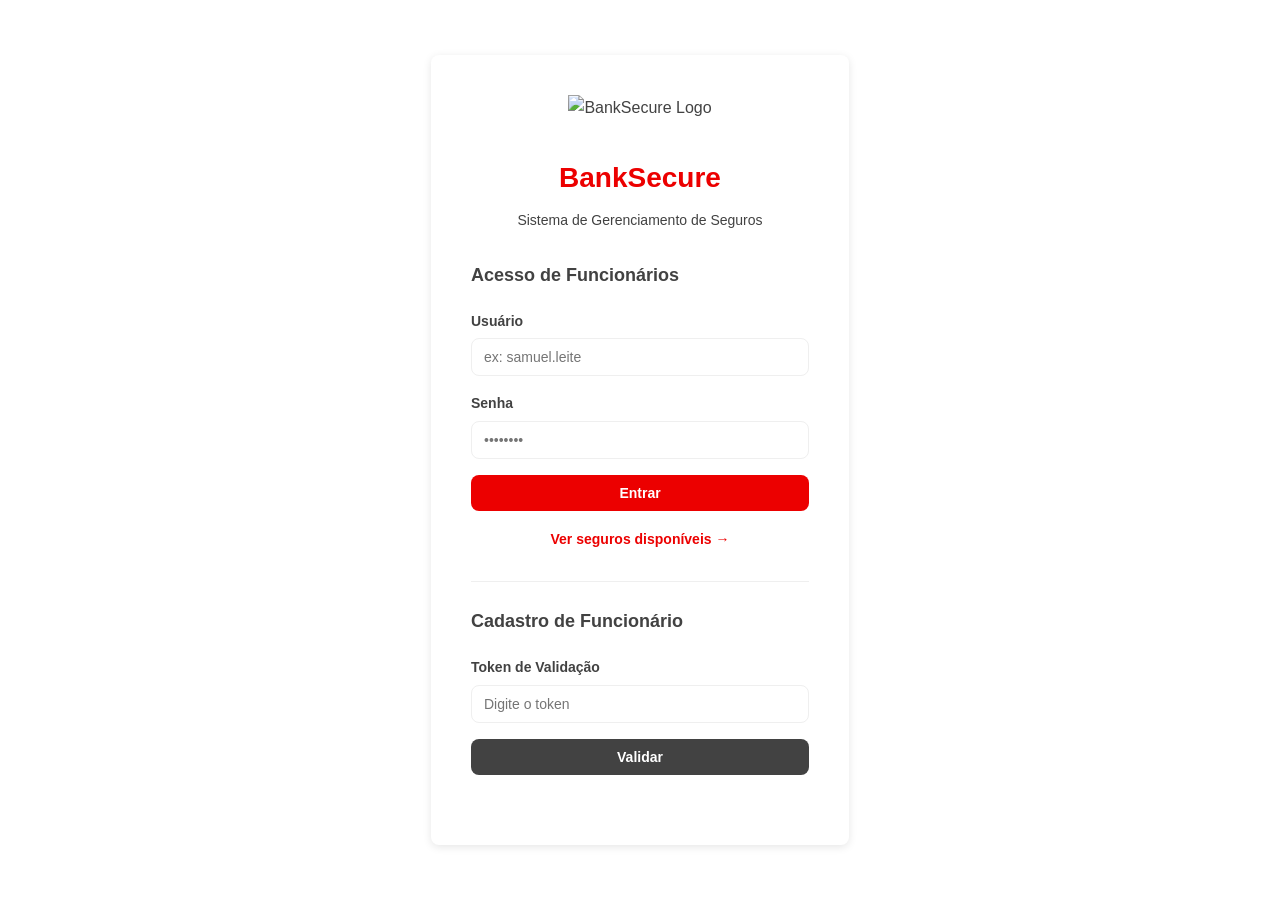
==== src/main/resources/static/index.html @ 27eddb1a "Pré finalização do frontend; Falta implementar o calculo no backend # Conflicts: #	src/main/java/br/" ====
<!DOCTYPE html>
<html lang="pt-BR">
<head>
    <meta charset="UTF-8">
    <meta name="viewport" content="width=device-width, initial-scale=1.0">
    <title>BankSecure - Login</title>
    <link rel="icon" type="image/x-icon" href="/favicon.ico">
    <link rel="stylesheet" href="css/styles.css">
</head>
<body class="login-page">
    <div class="login-container">
        <div class="login-box">
            <div class="logo-container">
                <img src="/Santander.png" alt="BankSecure Logo" class="logo-image">
            </div>
            <h1 class="logo">BankSecure</h1>
            <p class="subtitle">Sistema de Gerenciamento de Seguros</p>

            <section class="auth-section">
                <h2>Acesso de Funcionários</h2>
                <form id="login-form">
                    <div class="form-group">
                        <label>Usuário</label>
                        <input type="text" name="username" placeholder="ex: samuel.leite" required>
                    </div>
                    <div class="form-group">
                        <label>Senha</label>
                        <input type="password" name="password" placeholder="••••••••" required>
                    </div>
                    <button type="submit" class="btn btn-primary">Entrar</button>
                </form>
                <div id="login-message" class="status-message"></div>
                <div class="link-group">
                    <a href="seguros.html">Ver seguros disponíveis →</a>
                </div>
            </section>

            <hr class="divider">

            <section class="auth-section">
                <h2>Cadastro de Funcionário</h2>

                <!-- Etapa 1: Validação de Token -->
                <form id="token-form">
                    <div class="form-group">
                        <label>Token de Validação</label>
                        <input type="password" name="token" id="token-input" placeholder="Digite o token" required>
                    </div>
                    <button type="submit" class="btn btn-secondary">Validar</button>
                </form>
                <div id="token-message" class="status-message"></div>

                <!-- Etapa 2: Formulário de Cadastro (Oculto inicialmente) -->
                <div id="cadastro-section" style="display: none; margin-top: 20px;">
                    <h3>Preencha os dados</h3>
                    <form id="register-form">
                        <div class="form-group">
                            <label>Nome Completo</label>
                            <input type="text" name="nome" placeholder="João Silva" required>
                        </div>
                        <div class="form-group">
                            <label>Cargo</label>
                            <input type="text" name="cargo" placeholder="ex: Gerente" required>
                        </div>
                        <div class="form-group">
                            <label>Usuário</label>
                            <input type="text" name="username" placeholder="ex: joao.silva" required>
                        </div>
                        <div class="form-group">
                            <label>Senha</label>
                            <input type="password" name="password" placeholder="••••••••" required>
                        </div>
                        <button type="submit" class="btn btn-primary">Cadastrar</button>
                    </form>
                    <div id="register-message" class="status-message"></div>
                </div>
            </section>
        </div>
    </div>

    <script type="module">
        import {
            storage,
            loginFuncionario,
            cadastrarFuncionario
        } from './js/api.js';

        const funcionario = storage.getFuncionario();
        if (funcionario) {
            window.location.href = 'dashboard.html';
        }

        const loginForm = document.querySelector('#login-form');
        const tokenForm = document.querySelector('#token-form');
        const registerForm = document.querySelector('#register-form');
        const cadastroSection = document.querySelector('#cadastro-section');
        const loginMsg = document.querySelector('#login-message');
        const tokenMsg = document.querySelector('#token-message');
        const registerMsg = document.querySelector('#register-message');
        const tokenInput = document.querySelector('#token-input');

        // Handler para login
        loginForm.addEventListener('submit', async (e) => {
            e.preventDefault();
            const username = loginForm.querySelector('input[name="username"]').value;
            const password = loginForm.querySelector('input[name="password"]').value;

            try {
                loginMsg.textContent = 'Autenticando...';
                loginMsg.className = 'status-message info';
                await loginFuncionario({ username, password });
                loginMsg.textContent = 'Login realizado!';
                loginMsg.className = 'status-message success';
                setTimeout(() => { window.location.href = 'dashboard.html'; }, 1000);
            } catch (error) {
                loginMsg.textContent = error.message;
                loginMsg.className = 'status-message error';
            }
        });

        // Handler para validação de token
        tokenForm.addEventListener('submit', (e) => {
            e.preventDefault();
            const token = tokenInput.value.trim();

            if (token !== 'gof1rst') {
                tokenMsg.textContent = 'Token inválido!';
                tokenMsg.className = 'status-message error';
                tokenInput.value = '';
                return;
            }

            tokenMsg.textContent = 'Token válido! Preencha os dados abaixo.';
            tokenMsg.className = 'status-message success';
            cadastroSection.style.display = 'block';
            tokenForm.style.display = 'none';
        });

        // Handler para cadastro
        registerForm.addEventListener('submit', async (e) => {
            e.preventDefault();
            const nome = registerForm.querySelector('input[name="nome"]').value;
            const cargo = registerForm.querySelector('input[name="cargo"]').value;
            const username = registerForm.querySelector('input[name="username"]').value;
            const password = registerForm.querySelector('input[name="password"]').value;

            try {
                registerMsg.textContent = 'Criando funcionário...';
                registerMsg.className = 'status-message info';
                await cadastrarFuncionario({ nome, cargo, username, password });
                registerMsg.textContent = 'Cadastro realizado com sucesso! Faça login agora.';
                registerMsg.className = 'status-message success';
                registerForm.reset();
                setTimeout(() => {
                    tokenForm.style.display = 'block';
                    cadastroSection.style.display = 'none';
                    tokenInput.value = '';
                    loginMsg.textContent = '';
                    tokenMsg.textContent = '';
                    registerMsg.textContent = '';
                }, 2000);
            } catch (error) {
                registerMsg.textContent = error.message;
                registerMsg.className = 'status-message error';
            }
        });
    </script>

</body>
</html>
---- src/main/resources/static/css/styles.css ----
/* ========================================
   VARIÁVEIS E ESTILOS GLOBAIS
   ======================================== */

:root {
    --primary: #EC0000;
    --dark: #424242;
    --light: #EFEFEF;
    --white: #FFFFFF;
    --border: #EFEFEF;
    --success: #4CAF50;
    --error: #F44336;
    --info: #2196F3;
    --warning: #FF9800;

    --font-family: 'Segoe UI', Tahoma, Geneva, Verdana, sans-serif;
    --spacing: 16px;
    --radius: 8px;
    --shadow: 0 2px 8px rgba(0,0,0,0.1);
}

* {
    margin: 0;
    padding: 0;
    box-sizing: border-box;
}

html, body {
    height: 100%;
    font-family: var(--font-family);
    color: var(--dark);
    background-color: var(--light);
    line-height: 1.6;
}

/* ========================================
   LOGIN PAGE
   ======================================== */

.login-page {
    display: flex;
    align-items: center;
    justify-content: center;
    min-height: 100vh;
    background: #FFFFFF;
}

.login-container {
    width: 100%;
    max-width: 450px;
    padding: var(--spacing);
}

.login-box {
    background: var(--white);
    border-radius: var(--radius);
    padding: 40px;
    box-shadow: var(--shadow);
}

.logo-container {
    text-align: center;
    margin-bottom: 20px;
}

.logo-image {
    width: 60px;
    height: auto;
    margin-bottom: 15px;
}

.logo {
    color: var(--primary);
    font-size: 28px;
    font-weight: 700;
    text-align: center;
    margin-bottom: 8px;
}

.subtitle {
    text-align: center;
    color: var(--dark);
    font-size: 14px;
    margin-bottom: 30px;
}

.auth-section {
    margin-bottom: 30px;
}

.auth-section h2 {
    font-size: 18px;
    margin-bottom: 20px;
    color: var(--dark);
}

.form-group {
    margin-bottom: 16px;
}

.form-group label {
    display: block;
    margin-bottom: 6px;
    font-weight: 600;
    font-size: 14px;
    color: var(--dark);
}

.form-group input,
.form-group select,
.form-group textarea {
    width: 100%;
    padding: 10px 12px;
    border: 1px solid var(--border);
    border-radius: var(--radius);
    font-size: 14px;
    font-family: var(--font-family);
    transition: all 0.3s ease;
}

.form-group input:focus,
.form-group select:focus,
.form-group textarea:focus {
    outline: none;
    border-color: var(--primary);
    box-shadow: 0 0 0 3px rgba(236,0,0,0.1);
}

.form-group textarea {
    resize: vertical;
}

/* ========================================
   BUTTONS
   ======================================== */

.btn {
    display: inline-block;
    padding: 10px 20px;
    border: none;
    border-radius: var(--radius);
    font-size: 14px;
    font-weight: 600;
    cursor: pointer;
    transition: all 0.3s ease;
    width: 100%;
    text-align: center;
    text-decoration: none;
    font-family: var(--font-family);
}

.btn:hover {
    transform: translateY(-2px);
    box-shadow: var(--shadow);
}

.btn-primary {
    background-color: var(--primary);
    color: var(--white);
}

.btn-primary:hover {
    background-color: #CC0000;
}

.btn-secondary {
    background-color: var(--dark);
    color: var(--white);
}

.btn-secondary:hover {
    background-color: #2d2d2d;
}

.btn-sm {
    padding: 8px 16px;
    font-size: 13px;
    width: auto;
}

.btn-small {
    padding: 6px 12px;
    font-size: 12px;
    width: auto;
}

.btn-edit {
    background-color: var(--info);
    color: var(--white);
}

.btn-edit:hover {
    background-color: #1565C0;
}

.btn-delete {
    background-color: var(--error);
    color: var(--white);
}

.btn-delete:hover {
    background-color: #C62828;
}

.btn:disabled {
    opacity: 0.6;
    cursor: not-allowed;
    transform: none;
}

/* ========================================
   MESSAGES
   ======================================== */

.status-message {
    margin: 15px 0;
    padding: 12px 15px;
    border-radius: var(--radius);
    font-size: 14px;
    display: none;
}

.status-message.info {
    display: block;
    background-color: #E3F2FD;
    color: #1976D2;
}

.status-message.success {
    display: block;
    background-color: #E8F5E9;
    color: #388E3C;
}

.status-message.error {
    display: block;
    background-color: #FFEBEE;
    color: #D32F2F;
}

.divider {
    margin: 25px 0;
    border: none;
    border-top: 1px solid var(--border);
}

.link-group {
    text-align: center;
    margin-top: 15px;
}

.link-group a {
    color: var(--primary);
    text-decoration: none;
    font-weight: 600;
    font-size: 14px;
}

.link-group a:hover {
    text-decoration: underline;
}

/* ========================================
   DASHBOARD LAYOUT
   ======================================== */

.dashboard-page {
    background-color: var(--light);
}

.layout {
    display: flex;
    min-height: 100vh;
    width: 100%;
}

.sidebar {
    width: 250px;
    background: #333333;
    border-right: 1px solid var(--border);
    padding: 20px 0;
    position: sticky;
    top: 0;
    height: 100vh;
    overflow-y: auto;
    flex-shrink: 0;
}

.sidebar.hidden {
    display: none;
    width: 0;
}

.sidebar-header {
    padding: 0 20px 20px;
    border-bottom: 1px solid var(--border);
    text-align: center;
}

.sidebar-logo {
    width: 40px;
    height: auto;
    margin-bottom: 10px;
}

.logo-compact {
    font-size: 20px;
    color: var(--primary);
    font-weight: 700;
}

.sidebar-nav {
    margin-top: 20px;
}

.nav-item {
    display: flex;
    align-items: center;
    gap: 12px;
    padding: 12px 20px;
    color: #FFFFFF;
    text-decoration: none;
    background: none;
    border: none;
    width: 100%;
    text-align: left;
    cursor: pointer;
    transition: all 0.3s ease;
    font-size: 14px;
    font-family: var(--font-family);
}

.nav-item:hover,
.nav-item.active {
    background-color: rgba(236, 0, 0, 0.15);
    color: var(--primary);
}

.nav-item .icon {
    font-size: 18px;
}

.nav-item.logout {
    margin-top: 20px;
    color: var(--error);
}

.sidebar hr {
    margin: 15px 0;
    border: none;
    border-top: 1px solid rgba(255, 255, 255, 0.2);
}

.main-content {
    flex: 1;
    display: flex;
    flex-direction: column;
    width: 100%;
    min-width: 0;
}

.topbar {
    background: var(--white);
    border-bottom: 1px solid var(--border);
    padding: 15px 30px;
    display: flex;
    align-items: center;
    justify-content: space-between;
    gap: 20px;
    width: 100%;
    position: relative;
}

.topbar .user-info {
    font-size: 14px;
    color: var(--dark);
    white-space: nowrap;
    order: 1;
    flex-shrink: 0;
}

.topbar h2 {
    font-size: 20px;
    color: var(--dark);
    margin: 0;
    order: 2;
    flex: 1;
    text-align: center;
}

.topbar-actions {
    display: block;
    flex-shrink: 0;
    order: 3;
}

.topbar-actions.visible {
    display: block;
    white-space: nowrap;
}

.hamburger-menu {
    order: 4;
    margin-left: auto;
    flex-shrink: 0;
}

.user-info {
    font-size: 14px;
    color: var(--dark);
}

.hamburger-menu {
    display: none;
    background: none;
    border: none;
    font-size: 24px;
    cursor: pointer;
}

.content {
    flex: 1;
    padding: 30px;
    overflow-y: auto;
    background-color: var(--light);
}

/* ========================================
   DASHBOARD COMPONENTS
   ======================================== */

.dashboard-grid {
    display: grid;
    grid-template-columns: repeat(auto-fit, minmax(250px, 1fr));
    gap: 20px;
    margin: 30px 0;
}

.dashboard-card {
    background: var(--white);
    border-radius: var(--radius);
    padding: 20px;
    box-shadow: var(--shadow);
    text-align: center;
}

.dashboard-card h3 {
    color: var(--dark);
    margin-bottom: 15px;
    font-size: 16px;
}

.dashboard-card p {
    font-size: 28px;
    font-weight: 700;
    color: var(--primary);
    margin-bottom: 15px;
}

.dashboard-card small {
    display: block;
    color: #999;
    font-size: 12px;
}

.recent-section {
    margin-top: 40px;
}

.recent-section h2 {
    font-size: 20px;
    margin-bottom: 20px;
    color: var(--dark);
}

/* ========================================
   TABLES
   ======================================== */

.table-container {
    background: var(--white);
    border-radius: var(--radius);
    overflow: hidden;
    box-shadow: var(--shadow);
    margin-bottom: 20px;
}

table {
    width: 100%;
    border-collapse: collapse;
    font-size: 14px;
}

thead {
    background-color: #f5f5f5;
    border-bottom: 1px solid var(--border);
}

th {
    padding: 12px 15px;
    text-align: left;
    font-weight: 600;
    color: var(--dark);
}

td {
    padding: 12px 15px;
    border-bottom: 1px solid var(--border);
}

tbody tr:hover {
    background-color: #fafafa;
}

.actions {
    display: flex;
    gap: 8px;
    justify-content: center;
}

.empty-state {
    text-align: center;
    padding: 40px 20px;
    color: #999;
}

.empty-state p {
    margin-bottom: 20px;
}

/* ========================================
   FORMS
   ======================================== */

.form-container {
    background: var(--white);
    border-radius: var(--radius);
    padding: 30px;
    box-shadow: var(--shadow);
    margin-bottom: 20px;
    width: 100%;
}

.form-container h2 {
    margin-bottom: 20px;
    color: var(--dark);
    font-size: 20px;
}

/* ========================================
   MODAL
   ======================================== */

.modal {
    display: none;
    position: fixed;
    top: 0;
    left: 0;
    width: 100%;
    height: 100%;
    background: rgba(0,0,0,0.5);
    align-items: center;
    justify-content: center;
    z-index: 1000;
}

.modal.open {
    display: flex;
}

.modal-content {
    background: var(--white);
    border-radius: var(--radius);
    padding: 30px;
    max-width: 500px;
    width: 90%;
    box-shadow: 0 5px 20px rgba(0,0,0,0.2);
}

.modal-header {
    display: flex;
    justify-content: space-between;
    align-items: center;
    margin-bottom: 20px;
}

.modal-header h2 {
    margin: 0;
}

.modal-close {
    background: none;
    border: none;
    font-size: 24px;
    cursor: pointer;
    color: var(--dark);
}

.modal-close:hover {
    color: var(--primary);
}

/* ========================================
   COTAÇÃO STYLES
   ======================================== */

.form-container {
    background: var(--white);
    border-radius: var(--radius);
    padding: 30px;
    box-shadow: var(--shadow);
    margin-bottom: 20px;
    width: 100%;
}

.form-container h2 {
    margin-bottom: 20px;
    color: var(--dark);
    font-size: 20px;
}

.cotacao-result {
    background: #f5f5f5;
    border-left: 4px solid var(--primary);
    padding: 20px;
    border-radius: var(--radius);
}

.cotacao-result h3 {
    margin-top: 0;
    color: var(--dark);
}

.result-item {
    display: flex;
    justify-content: space-between;
    margin-bottom: 12px;
    padding-bottom: 8px;
    border-bottom: 1px solid #e0e0e0;
}

.result-item:last-child {
    border-bottom: none;
}

.result-item span {
    font-weight: 600;
    color: var(--dark);
}

.result-item strong {
    color: var(--primary);
}

#resultado-cotacao {
    display: none;
    margin-top: 30px;
}

#resultado-cotacao.visible {
    display: block;
}

/* ========================================
   TABS
   ======================================== */

.tabs-container {
    display: flex;
    gap: 10px;
    margin-bottom: 30px;
    border-bottom: 2px solid var(--border);
}

.tab-btn {
    padding: 12px 20px;
    background: none;
    border: none;
    border-bottom: 3px solid transparent;
    color: var(--dark);
    cursor: pointer;
    font-size: 14px;
    font-weight: 600;
    transition: all 0.3s ease;
    font-family: var(--font-family);
}

.tab-btn:hover {
    color: var(--primary);
}

.tab-btn.active {
    color: var(--primary);
    border-bottom-color: var(--primary);
}

.tab-content {
    display: none;
}

.tab-content.active {
    display: block;
    animation: fadeIn 0.3s ease;
}

@keyframes fadeIn {
    from {
        opacity: 0;
    }
    to {
        opacity: 1;
    }
}

/* ========================================
   STATUS BADGE
   ======================================== */

.status-badge {
    display: inline-block;
    padding: 4px 12px;
    border-radius: 20px;
    font-size: 12px;
    font-weight: 600;
    text-align: center;
    min-width: 80px;
}

.status-badge {
    background-color: #E8F5E9;
    color: #388E3C;
}

.status-badge[style*="background"] {
    /* Para status customizados */
}

/* ========================================
   RESPONSIVE DESIGN
   ======================================== */

@media (max-width: 768px) {
    .sidebar {
        position: fixed;
        left: -250px;
        height: 100vh;
        z-index: 999;
        transition: left 0.3s ease;
        box-shadow: 2px 0 10px rgba(0,0,0,0.2);
    }

    .sidebar.open {
        left: 0;
    }

    .hamburger-menu {
        display: block;
    }

    .login-box {
        padding: 30px 20px;
    }

    .dashboard-grid {
        grid-template-columns: 1fr;
    }

    .topbar {
        padding: 15px;
        flex-wrap: wrap;
    }

    .topbar h2 {
        order: 2;
        flex: 1 0 100%;
    }

    .topbar-actions {
        margin-left: 0;
    }

    .content {
        padding: 20px;
    }

    table {
        font-size: 12px;
    }

    th, td {
        padding: 8px 10px;
    }
}

@media (max-width: 480px) {
    .login-box {
        padding: 20px 15px;
    }

    .logo {
        font-size: 24px;
    }

    .btn {
        padding: 12px 16px;
    }

    .modal-content {
        width: 95%;
    }
}
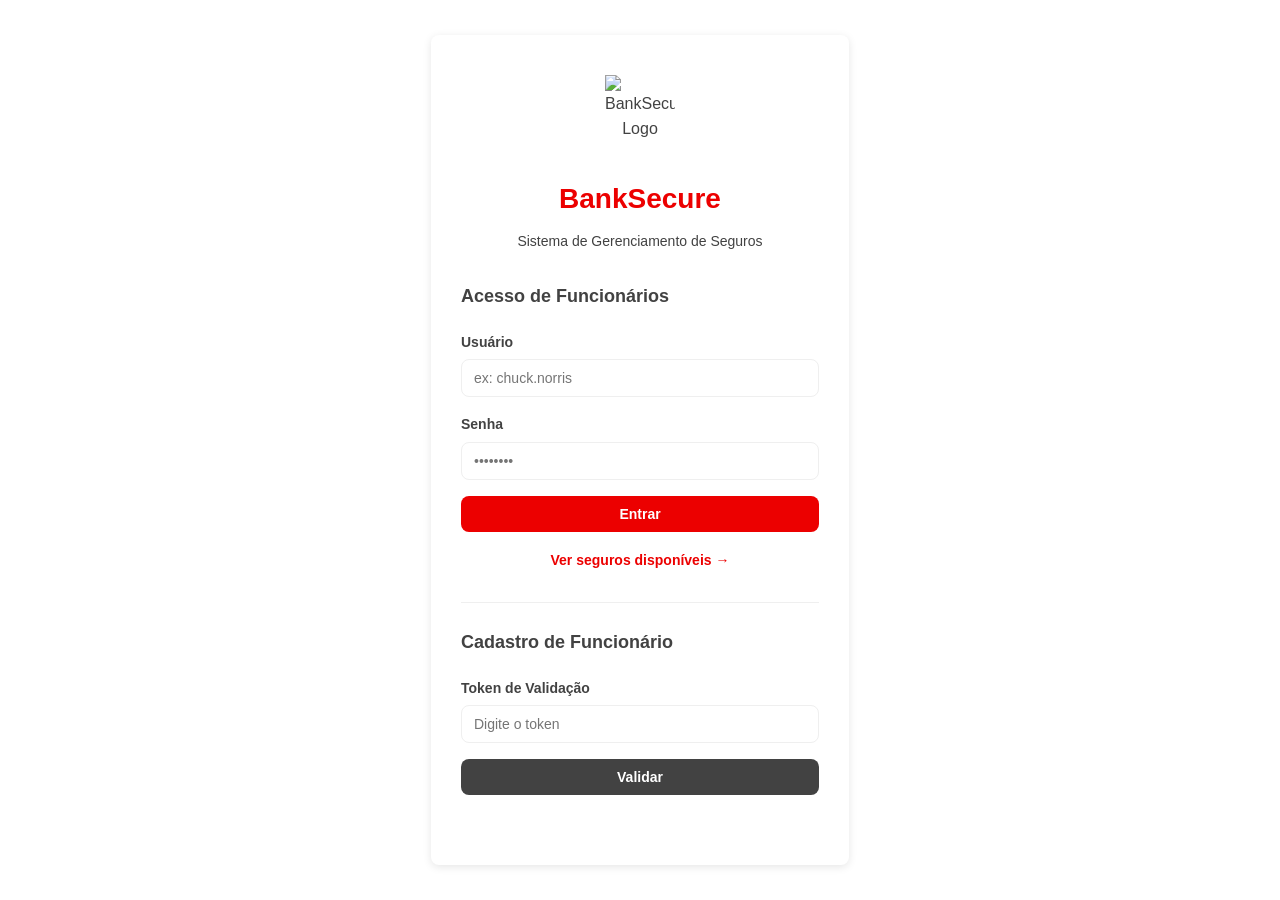
==== commit 15758010: "Após um erro jovem, aplicando correções visuais no frontend" ====
--- a/src/main/resources/static/index.html
+++ b/src/main/resources/static/index.html
@@ -6,6 +6,82 @@
     <title>BankSecure - Login</title>
     <link rel="icon" type="image/x-icon" href="/favicon.ico">
     <link rel="stylesheet" href="css/styles.css">
+    <style>
+        @media (max-width: 480px) {
+            .login-page {
+                padding: 10px;
+                min-height: 100vh;
+                display: flex;
+                align-items: center;
+                justify-content: center;
+            }
+
+            .login-container {
+                width: 100%;
+                max-width: 100%;
+                padding: 0;
+            }
+
+            .login-box {
+                padding: 20px;
+            }
+
+            .logo-container {
+                margin-bottom: 15px;
+            }
+
+            .logo-image {
+                width: 50px;
+                height: auto;
+                display: block;
+                margin: 0 auto 10px;
+            }
+
+            .logo {
+                font-size: 22px;
+                margin-bottom: 10px;
+            }
+
+            .subtitle {
+                font-size: 12px;
+                margin-bottom: 20px;
+            }
+
+            .auth-section {
+                margin-bottom: 20px;
+            }
+
+            .auth-section h2 {
+                font-size: 16px;
+                margin-bottom: 15px;
+            }
+
+            .divider {
+                margin: 20px 0;
+            }
+
+            .form-group {
+                margin-bottom: 12px;
+            }
+
+            .form-group label {
+                font-size: 12px;
+                margin-bottom: 4px;
+            }
+
+            .form-group input,
+            .form-group select,
+            .form-group textarea {
+                font-size: 14px;
+                padding: 8px 10px;
+            }
+
+            .btn {
+                padding: 10px 16px;
+                font-size: 13px;
+            }
+        }
+    </style>
 </head>
 <body class="login-page">
     <div class="login-container">
@@ -21,7 +97,7 @@
                 <form id="login-form">
                     <div class="form-group">
                         <label>Usuário</label>
-                        <input type="text" name="username" placeholder="ex: samuel.leite" required>
+                        <input type="text" name="username" placeholder="ex: chuck.norris" required>
                     </div>
                     <div class="form-group">
                         <label>Senha</label>
--- a/src/main/resources/static/css/styles.css
+++ b/src/main/resources/static/css/styles.css
@@ -43,6 +43,7 @@
     justify-content: center;
     min-height: 100vh;
     background: #FFFFFF;
+    padding: 20px;
 }
 
 .login-container {
@@ -54,19 +55,25 @@
 .login-box {
     background: var(--white);
     border-radius: var(--radius);
-    padding: 40px;
+    padding: 40px 30px;
     box-shadow: var(--shadow);
 }
 
 .logo-container {
     text-align: center;
     margin-bottom: 20px;
+    display: flex;
+    flex-direction: column;
+    justify-content: center;
+    align-items: center;
 }
 
 .logo-image {
-    width: 60px;
+    width: 70px;
     height: auto;
     margin-bottom: 15px;
+    max-width: 100%;
+    display: block;
 }
 
 .logo {
@@ -75,6 +82,7 @@
     font-weight: 700;
     text-align: center;
     margin-bottom: 8px;
+    word-wrap: break-word;
 }
 
 .subtitle {
@@ -82,6 +90,7 @@
     color: var(--dark);
     font-size: 14px;
     margin-bottom: 30px;
+    word-wrap: break-word;
 }
 
 .auth-section {
@@ -169,7 +178,24 @@
 }
 
 .btn-secondary:hover {
-    background-color: #2d2d2d;
+    background-color: var(--primary);
+    color: var(--white);
+}
+
+/* Botão público com destaque em vermelho */
+#btn-voltar-inicio {
+    background-color: var(--primary);
+    color: var(--white);
+    border: 2px solid var(--primary);
+    font-weight: 700;
+    transition: all 0.3s ease;
+}
+
+#btn-voltar-inicio:hover {
+    background-color: #CC0000;
+    border-color: #CC0000;
+    transform: translateY(-2px);
+    box-shadow: 0 4px 12px rgba(236, 0, 0, 0.3);
 }
 
 .btn-sm {
@@ -182,6 +208,35 @@
     padding: 6px 12px;
     font-size: 12px;
     width: auto;
+}
+
+.btn-icon {
+    padding: 6px 10px;
+    font-size: 16px;
+    width: auto;
+    border: none;
+    background-color: transparent;
+    cursor: pointer;
+    display: inline-flex;
+    align-items: center;
+    justify-content: center;
+    border-radius: var(--radius);
+    transition: all 0.2s ease;
+}
+
+.btn-icon:hover {
+    transform: scale(1.15);
+    opacity: 0.8;
+}
+
+.btn-icon.btn-edit {
+    background-color: transparent;
+    color: var(--info);
+}
+
+.btn-icon.btn-delete {
+    background-color: transparent;
+    color: var(--error);
 }
 
 .btn-edit {
@@ -377,6 +432,7 @@
     white-space: nowrap;
     order: 1;
     flex-shrink: 0;
+    font-weight: 600;
 }
 
 .topbar h2 {
@@ -405,10 +461,6 @@
     flex-shrink: 0;
 }
 
-.user-info {
-    font-size: 14px;
-    color: var(--dark);
-}
 
 .hamburger-menu {
     display: none;
@@ -516,6 +568,14 @@
     display: flex;
     gap: 8px;
     justify-content: center;
+}
+
+th:last-child {
+    text-align: center;
+}
+
+td.actions {
+    text-align: center;
 }
 
 .empty-state {
@@ -600,6 +660,45 @@
     color: var(--primary);
 }
 
+.form-buttons {
+    display: flex;
+    gap: 12px;
+    margin-top: 20px;
+}
+
+.form-buttons button {
+    flex: 1;
+    padding: 10px 16px;
+    font-size: 14px;
+    border: none;
+    border-radius: var(--radius);
+    cursor: pointer;
+    font-weight: 500;
+    transition: all 0.2s ease;
+}
+
+.form-buttons .btn-primary {
+    background-color: var(--primary);
+    color: var(--white);
+}
+
+.form-buttons .btn-primary:hover {
+    background-color: #b20000;
+    transform: translateY(-2px);
+    box-shadow: var(--shadow);
+}
+
+.form-buttons .btn-delete {
+    background-color: var(--error);
+    color: var(--white);
+}
+
+.form-buttons .btn-delete:hover {
+    background-color: #d32f2f;
+    transform: translateY(-2px);
+    box-shadow: var(--shadow);
+}
+
 /* ========================================
    COTAÇÃO STYLES
    ======================================== */
@@ -651,6 +750,67 @@
 .result-item strong {
     color: var(--primary);
 }
+
+/* PÁGINA PÚBLICA - SEGUROS */
+
+.table-container-public {
+    border: 3px solid var(--primary);
+    box-shadow: 0 4px 12px rgba(236, 0, 0, 0.15);
+}
+
+.table-container-public table thead {
+    background-color: var(--primary);
+    color: var(--white);
+}
+
+.table-container-public table thead th {
+    color: var(--white);
+    font-weight: 700;
+}
+
+.table-container-public table tbody tr:hover {
+    background-color: rgba(236, 0, 0, 0.05);
+    border-left: 4px solid var(--primary);
+}
+
+/* Tabelas internas (clientes, apolices, bens) com header em vermelho */
+.table-container table thead {
+    background-color: var(--primary);
+    color: var(--white);
+}
+
+.table-container table thead th {
+    color: var(--white);
+    font-weight: 700;
+}
+
+.table-container table tbody tr:hover {
+    background-color: #f0f0f0;
+}
+
+.btn-secondary {
+    background-color: var(--dark);
+    color: var(--white);
+}
+
+.btn-secondary:hover {
+    background-color: var(--primary);
+    color: var(--white);
+}
+
+/* Estilo para o título em página pública */
+.topbar-anonimo ~ .content h2,
+.topbar-anonimo {
+    color: var(--primary);
+}
+
+.topbar-title-public {
+    color: var(--primary) !important;
+    font-weight: 700;
+    font-size: 24px;
+    text-shadow: 0 2px 4px rgba(236, 0, 0, 0.1);
+}
+
 
 #resultado-cotacao {
     display: none;
@@ -757,8 +917,49 @@
         display: block;
     }
 
+    .login-page {
+        padding: 15px;
+    }
+
+    .login-container {
+        max-width: 100%;
+        padding: 10px;
+    }
+
     .login-box {
         padding: 30px 20px;
+    }
+
+    .logo {
+        font-size: 24px;
+    }
+
+    .logo-image {
+        width: 50px;
+    }
+
+    .auth-section h2 {
+        font-size: 16px;
+    }
+
+    .form-group {
+        margin-bottom: 14px;
+    }
+
+    .form-group label {
+        font-size: 13px;
+    }
+
+    .form-group input,
+    .form-group select,
+    .form-group textarea {
+        font-size: 13px;
+        padding: 8px 10px;
+    }
+
+    .btn {
+        padding: 10px 16px;
+        font-size: 13px;
     }
 
     .dashboard-grid {
@@ -773,10 +974,12 @@
     .topbar h2 {
         order: 2;
         flex: 1 0 100%;
+        font-size: 18px;
     }
 
     .topbar-actions {
         margin-left: 0;
+        flex: 1 0 100%;
     }
 
     .content {
@@ -790,22 +993,252 @@
     th, td {
         padding: 8px 10px;
     }
+
+    .modal-content {
+        width: 90%;
+        max-width: 100%;
+        padding: 20px;
+    }
+
+    .modal-header {
+        flex-direction: column;
+        gap: 10px;
+    }
+
+    .modal-header h2 {
+        font-size: 18px;
+        margin: 0;
+    }
+
+    .btn-icon {
+        padding: 4px 8px;
+        font-size: 14px;
+    }
 }
 
 @media (max-width: 480px) {
+    .login-page {
+        padding: 10px;
+        min-height: auto;
+    }
+
+    .login-container {
+        max-width: 100%;
+        padding: 0;
+    }
+
     .login-box {
         padding: 20px 15px;
+        border-radius: 8px;
     }
 
     .logo {
-        font-size: 24px;
+        font-size: 22px;
+        margin-bottom: 6px;
+    }
+
+    .logo-image {
+        width: 45px;
+        margin-bottom: 10px;
+    }
+
+    .subtitle {
+        font-size: 12px;
+        margin-bottom: 20px;
+    }
+
+    .auth-section {
+        margin-bottom: 20px;
+    }
+
+    .auth-section h2 {
+        font-size: 14px;
+        margin-bottom: 15px;
+    }
+
+    .auth-section h3 {
+        font-size: 13px;
+    }
+
+    .form-group {
+        margin-bottom: 12px;
+    }
+
+    .form-group label {
+        font-size: 12px;
+        margin-bottom: 4px;
+    }
+
+    .form-group input,
+    .form-group select,
+    .form-group textarea {
+        font-size: 12px;
+        padding: 6px 8px;
     }
 
     .btn {
-        padding: 12px 16px;
+        padding: 8px 12px;
+        font-size: 12px;
+    }
+
+    .divider {
+        margin: 15px 0;
+    }
+
+    .link-group {
+        margin-top: 12px;
+    }
+
+    .link-group a {
+        font-size: 12px;
     }
 
     .modal-content {
         width: 95%;
-    }
-}
+        max-width: 100%;
+        padding: 15px;
+    }
+
+    .modal-header {
+        margin-bottom: 15px;
+    }
+
+    .modal-header h2 {
+        font-size: 16px;
+    }
+
+    .status-message {
+        font-size: 12px;
+        padding: 8px 10px;
+        margin-top: 8px;
+    }
+
+    .btn-sm {
+        padding: 6px 10px;
+        font-size: 11px;
+    }
+
+    .btn-icon {
+        padding: 4px 6px;
+        font-size: 12px;
+    }
+
+    table {
+        font-size: 11px;
+    }
+
+    th, td {
+        padding: 6px 8px;
+    }
+
+    .topbar {
+        flex-direction: column;
+        gap: 10px;
+        padding: 10px;
+    }
+
+    .topbar h2 {
+        font-size: 16px;
+        margin: 0;
+    }
+
+    .topbar-actions {
+        width: 100%;
+        flex-direction: column;
+    }
+
+    .topbar-actions button {
+        width: 100%;
+    }
+
+    .user-info {
+        font-size: 12px;
+    }
+
+    .hamburger-menu {
+        display: block;
+        padding: 5px;
+    }
+
+    .content {
+        padding: 10px;
+    }
+
+    .table-container {
+        overflow-x: auto;
+        -webkit-overflow-scrolling: touch;
+    }
+
+    .form-buttons {
+        flex-direction: column;
+        gap: 8px;
+    }
+
+    .form-buttons button {
+        width: 100%;
+    }
+}
+
+@media (max-width: 360px) {
+    .login-box {
+        padding: 15px 10px;
+    }
+
+    .logo {
+        font-size: 18px;
+        margin-bottom: 4px;
+    }
+
+    .logo-image {
+        width: 40px;
+        margin-bottom: 8px;
+    }
+
+    .subtitle {
+        font-size: 11px;
+        margin-bottom: 15px;
+    }
+
+    .auth-section h2 {
+        font-size: 13px;
+        margin-bottom: 12px;
+    }
+
+    .form-group {
+        margin-bottom: 10px;
+    }
+
+    .form-group label {
+        font-size: 11px;
+    }
+
+    .form-group input,
+    .form-group select,
+    .form-group textarea {
+        font-size: 11px;
+        padding: 5px 6px;
+    }
+
+    .btn {
+        padding: 6px 10px;
+        font-size: 11px;
+    }
+
+    .divider {
+        margin: 10px 0;
+    }
+
+    .modal-content {
+        width: 98%;
+        padding: 12px;
+    }
+
+    .modal-header h2 {
+        font-size: 14px;
+    }
+
+    .status-message {
+        font-size: 11px;
+        padding: 6px 8px;
+    }
+}
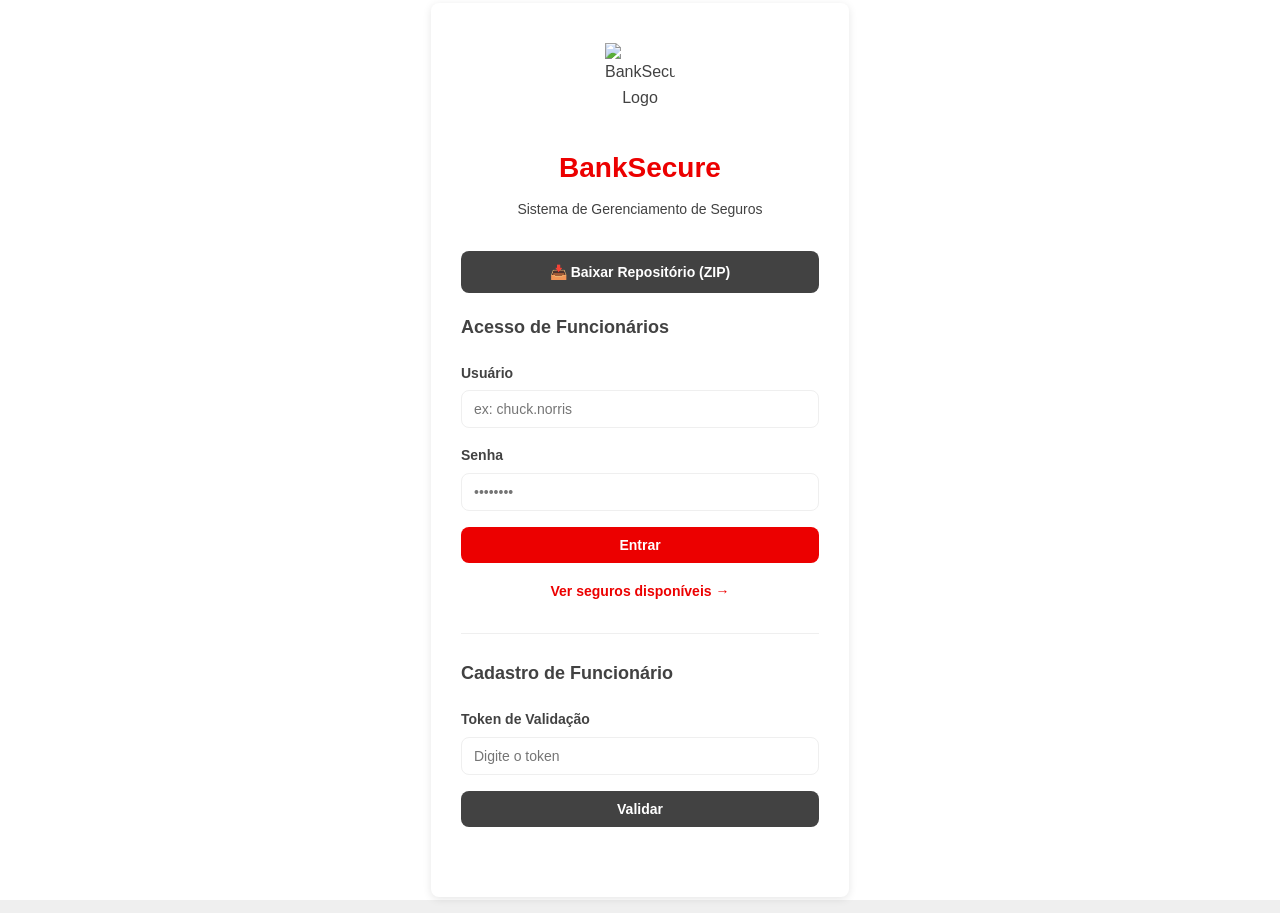
==== commit 6ad4ad74: "Gambiarra saudável" ====
--- a/src/main/resources/static/index.html
+++ b/src/main/resources/static/index.html
@@ -7,6 +7,89 @@
     <link rel="icon" type="image/x-icon" href="/favicon.ico">
     <link rel="stylesheet" href="css/styles.css">
     <style>
+        /* Faz parte de uma boa prática a separação de html e js, mas para facilitar a avaliação do projeto, o código js está embutido diretamente no html. */
+        /* Ajustes de responsividade */
+        @media (max-width: 768px) {
+            .login-page {
+                padding: 15px;
+                min-height: 100vh;
+                display: flex;
+                align-items: center;
+                justify-content: center;
+            }
+
+            .login-container {
+                width: 100%;
+                max-width: 95%;
+                padding: 0;
+            }
+
+            .login-box {
+                padding: 30px 20px;
+            }
+
+            .logo-container {
+                margin-bottom: 20px;
+                display: flex;
+                flex-direction: column;
+                justify-content: center;
+                align-items: center;
+            }
+
+            .logo-image {
+                width: 60px;
+                height: auto;
+                display: block;
+                margin: 0 auto 15px;
+                max-width: 100%;
+            }
+
+            .logo {
+                font-size: 24px;
+                margin-bottom: 10px;
+            }
+
+            .subtitle {
+                font-size: 13px;
+                margin-bottom: 25px;
+            }
+
+            .auth-section {
+                margin-bottom: 25px;
+            }
+
+            .auth-section h2 {
+                font-size: 17px;
+                margin-bottom: 15px;
+            }
+
+            .divider {
+                margin: 20px 0;
+            }
+
+            .form-group {
+                margin-bottom: 14px;
+            }
+
+            .form-group label {
+                font-size: 13px;
+                margin-bottom: 5px;
+            }
+
+            .form-group input,
+            .form-group select,
+            .form-group textarea {
+                font-size: 14px;
+                padding: 10px 12px;
+            }
+
+            .btn {
+                padding: 11px 18px;
+                font-size: 14px;
+            }
+        }
+
+        /* Extra small screens - mobile phones */
         @media (max-width: 480px) {
             .login-page {
                 padding: 10px;
@@ -14,6 +97,7 @@
                 display: flex;
                 align-items: center;
                 justify-content: center;
+                overflow-y: auto;
             }
 
             .login-container {
@@ -23,11 +107,16 @@
             }
 
             .login-box {
-                padding: 20px;
+                padding: 20px 15px;
+                margin: auto 0;
             }
 
             .logo-container {
                 margin-bottom: 15px;
+                display: flex;
+                flex-direction: column;
+                justify-content: center;
+                align-items: center;
             }
 
             .logo-image {
@@ -35,11 +124,12 @@
                 height: auto;
                 display: block;
                 margin: 0 auto 10px;
+                max-width: 100%;
             }
 
             .logo {
                 font-size: 22px;
-                margin-bottom: 10px;
+                margin-bottom: 8px;
             }
 
             .subtitle {
@@ -91,6 +181,12 @@
             </div>
             <h1 class="logo">BankSecure</h1>
             <p class="subtitle">Sistema de Gerenciamento de Seguros</p>
+
+            <div style="text-align: center; margin-bottom: 20px;">
+                <a href="/banksecure-main.zip" download class="btn btn-secondary" style="display: inline-block;">
+                    📥 Baixar Repositório (ZIP)
+                </a>
+            </div>
 
             <section class="auth-section">
                 <h2>Acesso de Funcionários</h2>
@@ -132,7 +228,7 @@
                     <form id="register-form">
                         <div class="form-group">
                             <label>Nome Completo</label>
-                            <input type="text" name="nome" placeholder="João Silva" required>
+                            <input type="text" name="nome" placeholder="Michael Jackson" required>
                         </div>
                         <div class="form-group">
                             <label>Cargo</label>
@@ -140,7 +236,7 @@
                         </div>
                         <div class="form-group">
                             <label>Usuário</label>
-                            <input type="text" name="username" placeholder="ex: joao.silva" required>
+                            <input type="text" name="username" placeholder="ex: michael.jackson" required>
                         </div>
                         <div class="form-group">
                             <label>Senha</label>
--- a/src/main/resources/static/css/styles.css
+++ b/src/main/resources/static/css/styles.css
@@ -44,6 +44,7 @@
     min-height: 100vh;
     background: #FFFFFF;
     padding: 20px;
+    overflow-y: auto;
 }
 
 .login-container {
@@ -74,6 +75,7 @@
     margin-bottom: 15px;
     max-width: 100%;
     display: block;
+    min-width: 40px;
 }
 
 .logo {
@@ -432,7 +434,7 @@
     white-space: nowrap;
     order: 1;
     flex-shrink: 0;
-    font-weight: 600;
+    font-weight: bold;
 }
 
 .topbar h2 {
@@ -461,6 +463,10 @@
     flex-shrink: 0;
 }
 
+.user-info {
+    font-size: 14px;
+    color: var(--dark);
+}
 
 .hamburger-menu {
     display: none;
@@ -553,11 +559,14 @@
     text-align: left;
     font-weight: 600;
     color: var(--dark);
+    white-space: normal;
+    word-break: break-word;
 }
 
 td {
     padding: 12px 15px;
     border-bottom: 1px solid var(--border);
+    text-align: left;
 }
 
 tbody tr:hover {
@@ -570,7 +579,7 @@
     justify-content: center;
 }
 
-th:last-child {
+th.actions {
     text-align: center;
 }
 
@@ -805,10 +814,10 @@
 }
 
 .topbar-title-public {
-    color: var(--primary) !important;
+    color: var(--dark) !important;
     font-weight: 700;
     font-size: 24px;
-    text-shadow: 0 2px 4px rgba(236, 0, 0, 0.1);
+    text-shadow: none;
 }
 
 
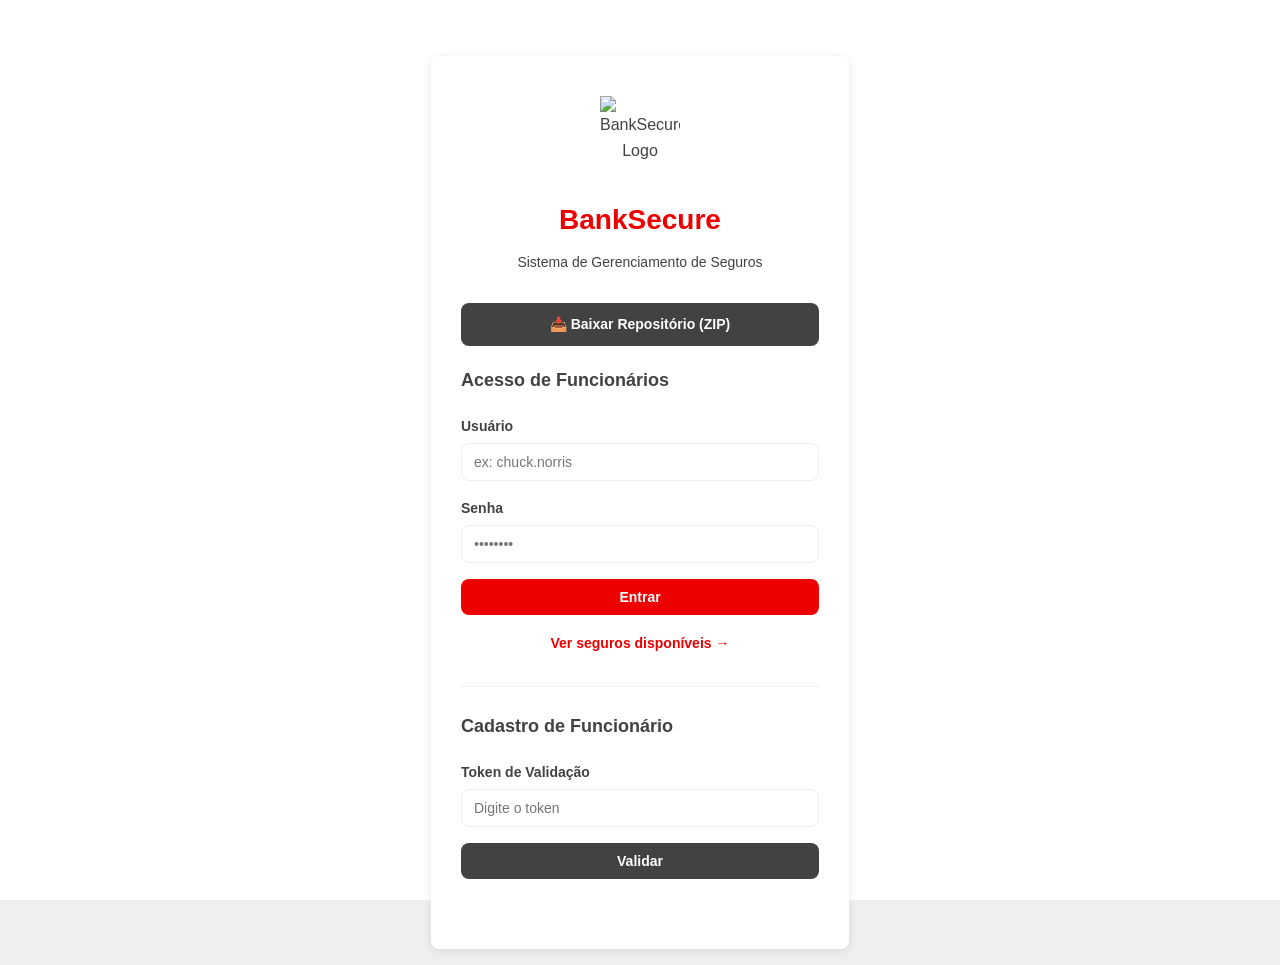
==== commit b1e90bfe: "fix: corrigir responsividade do index para evitar corte de logo em resoluções menores" ====
--- a/src/main/resources/static/index.html
+++ b/src/main/resources/static/index.html
@@ -11,17 +11,20 @@
         /* Ajustes de responsividade */
         @media (max-width: 768px) {
             .login-page {
-                padding: 15px;
+                padding: 20px 15px;
                 min-height: 100vh;
                 display: flex;
+                flex-direction: column;
+                justify-content: flex-start;
                 align-items: center;
-                justify-content: center;
+                overflow-y: auto;
             }
 
             .login-container {
                 width: 100%;
                 max-width: 95%;
                 padding: 0;
+                margin: 20px auto;
             }
 
             .login-box {
@@ -37,7 +40,7 @@
             }
 
             .logo-image {
-                width: 60px;
+                width: 70px;
                 height: auto;
                 display: block;
                 margin: 0 auto 15px;
@@ -92,11 +95,12 @@
         /* Extra small screens - mobile phones */
         @media (max-width: 480px) {
             .login-page {
-                padding: 10px;
+                padding: 15px 10px;
                 min-height: 100vh;
                 display: flex;
+                flex-direction: column;
+                justify-content: flex-start;
                 align-items: center;
-                justify-content: center;
                 overflow-y: auto;
             }
 
@@ -104,11 +108,11 @@
                 width: 100%;
                 max-width: 100%;
                 padding: 0;
+                margin: 15px auto;
             }
 
             .login-box {
-                padding: 20px 15px;
-                margin: auto 0;
+                padding: 25px 15px;
             }
 
             .logo-container {
@@ -120,10 +124,10 @@
             }
 
             .logo-image {
-                width: 50px;
+                width: 65px;
                 height: auto;
                 display: block;
-                margin: 0 auto 10px;
+                margin: 0 auto 12px;
                 max-width: 100%;
             }
 
--- a/src/main/resources/static/css/styles.css
+++ b/src/main/resources/static/css/styles.css
@@ -39,8 +39,9 @@
 
 .login-page {
     display: flex;
+    flex-direction: column;
+    justify-content: flex-start;
     align-items: center;
-    justify-content: center;
     min-height: 100vh;
     background: #FFFFFF;
     padding: 20px;
@@ -51,6 +52,7 @@
     width: 100%;
     max-width: 450px;
     padding: var(--spacing);
+    margin: 20px auto;
 }
 
 .login-box {
@@ -70,12 +72,12 @@
 }
 
 .logo-image {
-    width: 70px;
+    width: 80px;
     height: auto;
     margin-bottom: 15px;
     max-width: 100%;
     display: block;
-    min-width: 40px;
+    min-width: 50px;
 }
 
 .logo {
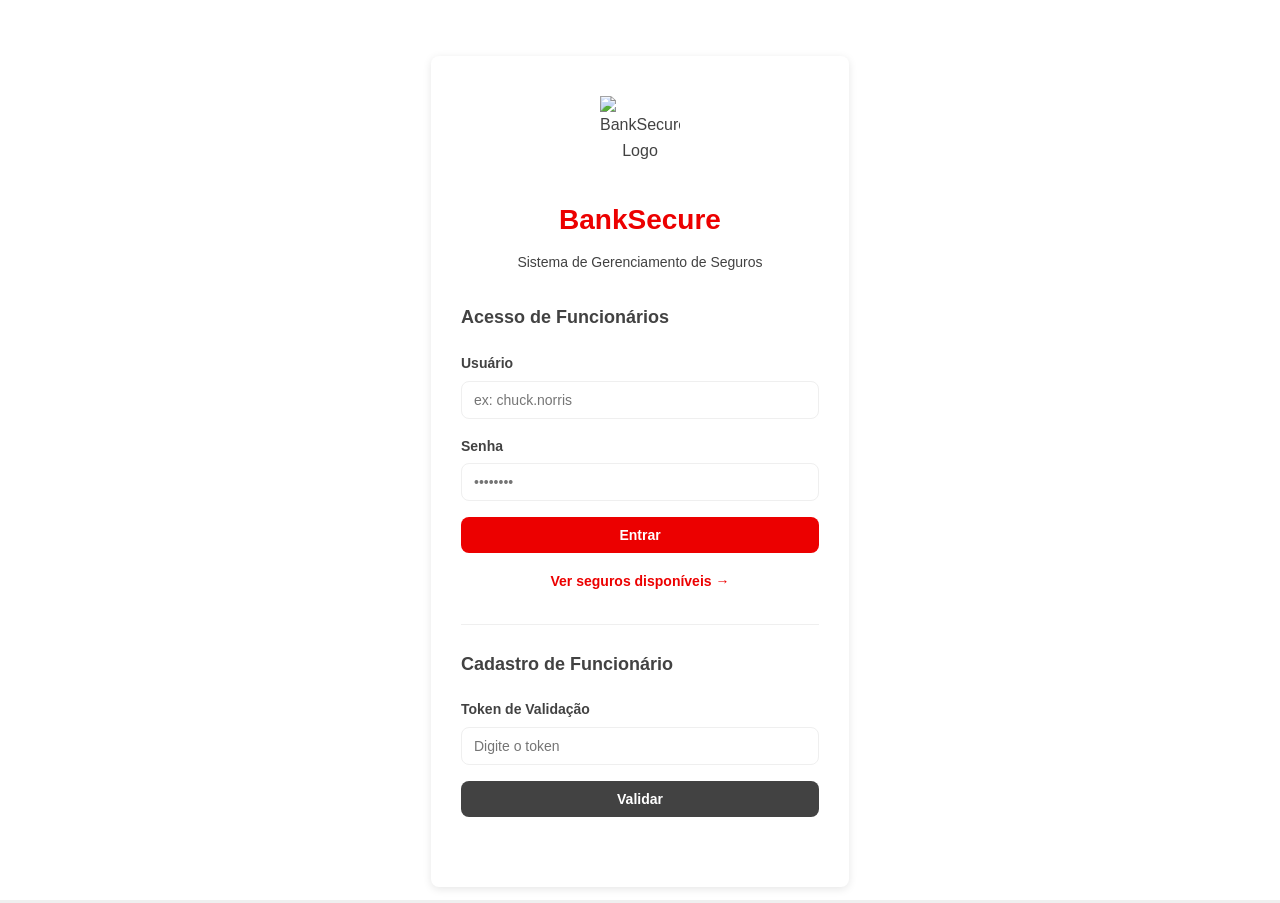
==== commit a21a9b4b: "Gambiarra desfeita" ====
--- a/src/main/resources/static/index.html
+++ b/src/main/resources/static/index.html
@@ -186,11 +186,6 @@
             <h1 class="logo">BankSecure</h1>
             <p class="subtitle">Sistema de Gerenciamento de Seguros</p>
 
-            <div style="text-align: center; margin-bottom: 20px;">
-                <a href="/banksecure-main.zip" download class="btn btn-secondary" style="display: inline-block;">
-                    📥 Baixar Repositório (ZIP)
-                </a>
-            </div>
 
             <section class="auth-section">
                 <h2>Acesso de Funcionários</h2>
